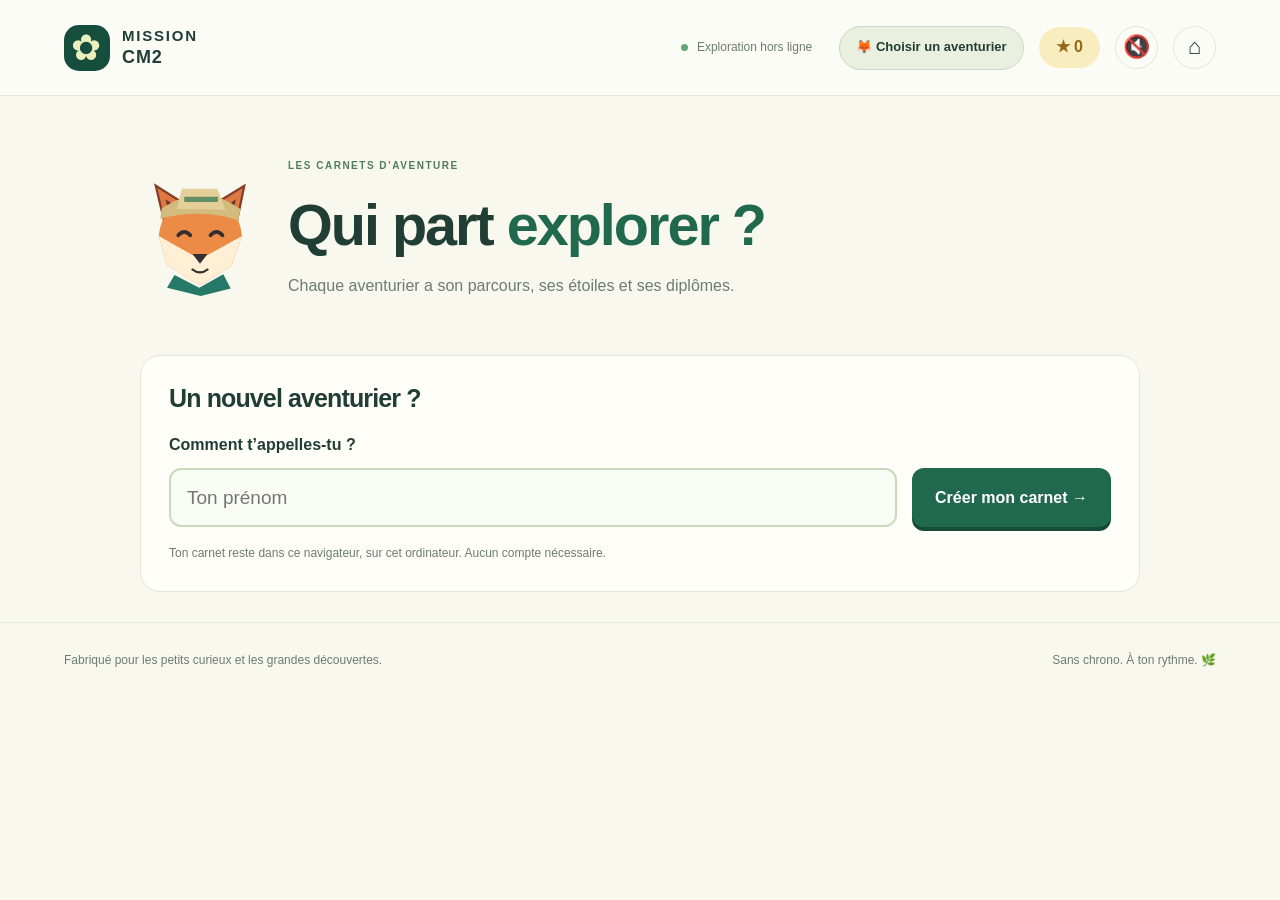
==== index.html @ b070a27d "Add files via upload" ====
<!doctype html>
<html lang="fr">
<head>
<meta charset="UTF-8"><meta name="viewport" content="width=device-width,initial-scale=1">
<meta name="theme-color" content="#145747"><meta name="description" content="Français, maths, histoire, sciences et tous les univers du CM2 : missions, profils, révisions et diplômes, sans connexion.">
<title>Mission CM2 · L'aventure des savoirs</title>
<link rel="stylesheet" href="style.css"><script defer src="questions.js"></script><script defer src="curriculum.js"></script><script defer src="script.js"></script>
</head>
<body>
<header class="topbar"><button class="brand" data-action="home" aria-label="Mission CM2, accueil"><span class="brand-icon">✿</span><span>MISSION<span class="brand-sub">CM2</span></span></button><div class="header-right"><span class="offline"><i></i> Exploration hors ligne</span><button class="profile-button" id="profile-button" data-action="profiles">🦊 Choisir un aventurier</button><span class="star-counter" id="star-counter">★ 0</span><button id="sound" class="icon-button" aria-label="Activer les sons" title="Activer les sons">🔇</button><button class="icon-button" data-action="home" aria-label="Retour à l'accueil" title="Accueil">⌂</button></div></header>
<main id="app" tabindex="-1"></main>
<footer>Fabriqué pour les petits curieux et les grandes découvertes. <span>Sans chrono. À ton rythme. 🌿</span></footer>
<div id="toast" role="status" aria-live="polite"></div><div id="confetti" aria-hidden="true"></div>
<dialog id="reset-dialog"><h2>Une nouvelle expédition ?</h2><p id="reset-description">Seul le parcours de cet aventurier sera effacé. Les autres profils seront conservés.</p><div class="button-row"><button class="secondary" id="cancel-reset">Garder mon aventure</button><button class="danger" id="confirm-reset">Recommencer mon parcours</button></div></dialog>
</body></html>
---- style.css ----
/* Identité : carnet de terrain, verts profonds et lumière dorée. Aucune police distante. */
:root {
  --ink:#203e34;
  --muted:#6d7c70;
  --green:#20694e;
  --deep:#164e3e;
  --paper:#f8f8ef;
  --line:#e1e7d9;
  --gold:#efbc45;
  --white:#fff;
  --shadow:0 12px 35px #254c3010;
}
* {
  box-sizing:border-box;
}
body {
  margin:0;
  background:var(--paper);
  color:var(--ink);
  font-family:'Trebuchet MS',Arial,sans-serif;
  font-size:16px;
  line-height:1.55;
}
button,input,select,textarea {
  font:inherit;
}
button {
  cursor:pointer;
  touch-action:manipulation;
}
button:disabled {
  cursor:default;
  opacity:.55;
}
button,select,textarea,input {
  -webkit-tap-highlight-color:transparent;
}
button {
  color:inherit;
}
button:focus-visible,a:focus-visible,summary:focus-visible,input:focus-visible,textarea:focus-visible,select:focus-visible {
  outline:3px solid #d28b1f;
  outline-offset:4px;
}
button {
  transition:transform .18s,background .18s,box-shadow .18s;
}
button:not(:disabled):active {
  transform:translateY(2px);
}
button:not(:disabled):hover {
  filter:brightness(.98);
}
h1,h2,h3,p {
  margin-top:0;
}
h1,h2,h3 {
  line-height:1.17;
  letter-spacing:-.035em;
}
h1 {
  font-size:clamp(2.3rem,4.8vw,4.5rem);
  font-weight:800;
}
h2 {
  font-size:1.9rem;
}
h3 {
  font-size:1.2rem;
}
em {
  font-style:normal;
  color:var(--green);
}
.topbar {
  height:96px;
  border-bottom:1px solid var(--line);
  display:flex;
  align-items:center;
  justify-content:space-between;
  padding:0 max(5%,calc((100vw - 1320px)/2));
  background:#fcfcf6;
  gap:15px;
}
.brand {
  display:flex;
  align-items:center;
  gap:12px;
  border:0;
  background:none;
  text-align:left;
  font-weight:900;
  font-size:15px;
  line-height:1.3;
  letter-spacing:.12em;
  padding:0;
}
.brand-sub {
  display:block;
  font-size:18px;
  letter-spacing:.05em;
}
.brand-icon {
  width:46px;
  height:46px;
  display:grid;
  place-items:center;
  background:var(--deep);
  color:#e9efbd;
  border-radius:15px;
  font-size:36px;
  font-weight:400;
}
.header-right {
  display:flex;
  align-items:center;
  gap:15px;
}
.offline {
  font-size:12px;
  color:var(--muted);
  margin-right:12px;
}
.offline i,.eyebrow>span {
  display:inline-block;
  width:7px;
  height:7px;
  border-radius:50%;
  background:#64a579;
  margin-right:6px;
}
.star-counter {
  border-radius:24px;
  background:#f9edbf;
  padding:8px 17px;
  font-weight:800;
  color:#936a18;
  white-space:nowrap;
}
.icon-button {
  background:transparent;
  border:1px solid var(--line);
  border-radius:50%;
  height:43px;
  min-width:43px;
  font-size:22px;
  display:inline-grid;
  place-items:center;
}
.icon-button:hover {
  background:#eaf0e2;
}
main {
  max-width:1320px;
  margin:auto;
  padding:42px 5% 0;
  outline:none;
}
footer {
  max-width:1320px;
  margin:30px auto 0;
  padding:28px 5%;
  border-top:1px solid var(--line);
  font-size:12px;
  color:var(--muted);
  display:flex;
  justify-content:space-between;
  gap:15px;
}
.hero {
  display:grid;
  grid-template-columns:1fr 1fr;
  gap:25px;
  align-items:center;
  padding:15px 0 36px;
}
.hero-copy {
  position:relative;
  z-index:1;
}
.eyebrow {
  font-size:10px;
  letter-spacing:.15em;
  font-weight:800;
  color:#527c62;
  display:block;
  margin-bottom:18px;
}
.hero h1 {
  margin:0 0 21px;
  letter-spacing:-.06em;
  line-height:1.06;
}
.hero p {
  font-size:16px;
  color:#63776a;
  line-height:1.75;
  margin-bottom:25px;
}
.primary,.secondary,.danger {
  display:inline-flex;
  align-items:center;
  justify-content:center;
  gap:12px;
  min-height:50px;
  border-radius:12px;
  padding:13px 22px;
  font-weight:700;
  border:1px solid transparent;
  line-height:1.35;
}
.primary {
  background:var(--green);
  color:#fff;
  box-shadow:0 4px 0 #154b39;
}
.primary:hover {
  background:#2b795b;
  box-shadow:0 6px 0 #154b39;
  transform:translateY(-2px);
}
.primary.start {
  background:#eec24d;
  color:#2b482c;
  box-shadow:0 4px 0 #d5aa34;
  font-size:15px;
  padding:17px 24px;
}
.secondary {
  background:#fff;
  border-color:#ccd9c7;
  color:var(--green);
}
.danger {
  background:#af492f;
  color:#fff;
}
.hero-caption {
  margin-top:19px;
  font-size:10px;
  color:#788272;
}
.hero-caption span {
  padding:0 7px;
  color:#9aaf92;
}
.hero-art {
  position:relative;
  transform:rotate(-2deg);
  margin-right:-10px;
}
.landscape {
  width:100%;
  border-radius:46% 46% 20% 22%;
  display:block;
  filter:drop-shadow(0 14px 12px #43734c10);
}
.art-tag {
  position:absolute;
  bottom:6%;
  left:30%;
  font-size:11px;
  background:#fffdf1;
  border-radius:8px;
  padding:9px 14px;
  box-shadow:var(--shadow);
  transform:rotate(2deg);
  font-weight:bold;
}
.map-marker {
  position:absolute;
  border-radius:50% 50% 50% 0;
  background:#fffef6;
  box-shadow:0 5px 10px #2c6b4a20;
  font-size:23px;
  transform:rotate(-43deg);
  width:48px;
  height:48px;
  display:grid;
  place-items:center;
}
.marker-one {
  top:37%;
  left:26%;
}
.marker-two {
  top:54%;
  right:19%;
}
.progress-card {
  padding:25px 28px;
  display:flex;
  align-items:center;
  gap:28px;
  background:#fffef8;
  border:1px solid #dce4d5;
  border-radius:18px;
  box-shadow:0 5px 0 #e7ecd9;
}
.progress-label {
  display:flex;
  align-items:center;
  gap:12px;
  flex:1.3;
}
.progress-label strong {
  display:block;
  font-size:14px;
}
.progress-label span:not(.compass) {
  font-size:10px;
  color:var(--muted);
  display:block;
  margin-top:4px;
}
.compass {
  font-size:33px;
  color:#7c9a63;
  background:#f0f4e6;
  border-radius:14px;
  width:48px;
  height:48px;
  text-align:center;
}
.progress-meter {
  flex:1;
  min-width:100px;
}
.meter-top {
  display:flex;
  justify-content:space-between;
  font-size:11px;
  margin-bottom:8px;
}
.meter-top span {
  color:var(--muted);
}
progress {
  display:block;
  width:100%;
  height:7px;
  border:0;
  border-radius:8px;
  overflow:hidden;
  appearance:none;
  background:#e8eddf;
  color:#77a15f;
}
progress::-webkit-progress-bar {
  background:#e8eddf;
  border-radius:8px;
}
progress::-webkit-progress-value {
  background:#77a15f;
  border-radius:8px;
}
progress::-moz-progress-bar {
  background:#77a15f;
  border-radius:8px;
}
.stat {
  padding-left:28px;
  border-left:1px solid var(--line);
  white-space:nowrap;
}
.stat strong {
  display:block;
  font-size:24px;
}
.stat:first-of-type strong {
  color:#b78422;
}
.stat small {
  font-size:14px;
  font-weight:400;
  color:var(--muted);
}
.stat span {
  font-size:10px;
  color:var(--muted);
}
.missions-section {
  padding-top:49px;
}
.section-head {
  display:flex;
  align-items:center;
  justify-content:space-between;
  gap:20px;
  margin-bottom:24px;
}
.section-head h2 {
  font-size:26px;
  margin:0;
}
.section-head .eyebrow {
  margin-bottom:10px;
}
.pill {
  border-radius:20px;
  background:#eaf0df;
  border:1px solid #dce6cc;
  padding:7px 12px;
  font-size:10px;
  font-weight:600;
  white-space:nowrap;
  color:#59734c;
}
.mission-grid {
  display:grid;
  grid-template-columns:repeat(5,1fr);
  gap:14px;
}
.mission-card {
  padding:16px 15px 19px;
  border:1px solid #e0e6d7;
  background:#fffef8;
  border-radius:17px;
  text-align:left;
  box-shadow:0 4px 0 #e7ebdc;
  position:relative;
  overflow:hidden;
  min-width:0;
  display:flex;
  flex-direction:column;
}
.mission-card:hover {
  transform:translateY(-5px);
  box-shadow:0 12px 20px #355b3015;
}
.card-top {
  display:flex;
  justify-content:space-between;
  align-items:center;
  color:var(--accent);
  font-size:17px;
}
.mission-number {
  font-size:9px;
  font-weight:bold;
  letter-spacing:.1em;
}
.mission-illustration {
  position:relative;
  height:110px;
  display:grid;
  place-items:center;
  font-size:60px;
  margin:13px 0 18px;
  border-radius:12px;
  background:radial-gradient(ellipse at 50% 75%,#c7debc 0 20%,transparent 21%),linear-gradient(160deg,#eef4e2,#dfebd4);
  text-shadow:0 7px 3px #416f2920;
}
.mission-1 .mission-illustration {
  background:radial-gradient(ellipse at 50% 75%,#e5ceb1 0 20%,transparent 21%),linear-gradient(160deg,#faf1db,#f0e0c9);
}
.mission-2 .mission-illustration {
  background:radial-gradient(ellipse at 50% 75%,#96c7ba 0 20%,transparent 21%),linear-gradient(160deg,#e5f2ec,#c3e0d9);
}
.mission-3 .mission-illustration {
  background:radial-gradient(ellipse at 50% 75%,#c7c5db 0 20%,transparent 21%),linear-gradient(160deg,#f0edf4,#e0dfed);
}
.mission-4 .mission-illustration {
  background:radial-gradient(ellipse at 50% 75%,#e8d69b 0 20%,transparent 21%),linear-gradient(160deg,#fbf3d9,#efe3b9);
}
.decor-leaf {
  position:absolute;
  right:13%;
  top:13%;
  font-size:21px;
  color:var(--accent);
  opacity:.6;
}
.mission-place {
  font-size:9px;
  color:#7d8974;
  line-height:1.4;
  margin-bottom:8px;
}
.mission-card h3 {
  font-size:17px;
  line-height:1.25;
  min-height:43px;
  margin-bottom:20px;
}
.card-bottom {
  font-size:9px;
  display:flex;
  justify-content:space-between;
  gap:5px;
  color:var(--accent);
  font-weight:bold;
  margin-top:auto;
  margin-bottom:11px;
}
.mission-card progress {
  height:4px;
}
.bottom-grid {
  display:grid;
  grid-template-columns:1.55fr 1fr;
  gap:18px;
  margin-top:25px;
}
.challenge-card,.review-card {
  border-radius:16px;
  text-align:left;
  display:flex;
  align-items:center;
  gap:20px;
  padding:24px;
  border:1px solid transparent;
}
.challenge-card {
  background:var(--deep);
  color:#fff;
  position:relative;
  overflow:hidden;
}
.challenge-card:after {
  content:'';
  width:150px;
  height:150px;
  border:1px solid #ffffff12;
  border-radius:50%;
  position:absolute;
  right:-30px;
  bottom:-80px;
}
.challenge-card .eyebrow {
  color:#b7ceb5;
  font-size:8px;
  margin-bottom:7px;
}
.challenge-card h2 {
  font-size:20px;
  margin-bottom:7px;
}
.challenge-card p {
  font-size:11px;
  color:#c3d7c7;
  margin:0;
}
.challenge-icon {
  font-size:46px;
  filter:drop-shadow(0 5px 0 #102e3120);
}
.round-arrow {
  margin-left:auto;
  background:#ffffff14;
  border-radius:50%;
  width:35px;
  height:35px;
  display:grid;
  place-items:center;
  font-size:24px;
  flex-shrink:0;
}
.review-card {
  background:#edeedf;
  border-color:#dfe3cf;
}
.review-card>span {
  font-size:35px;
}
.review-card h3 {
  font-size:17px;
  margin:0 0 8px;
}
.review-card p {
  font-size:11px;
  color:var(--muted);
  margin:0;
}
.review-card b {
  margin-left:auto;
}
.fox-note {
  display:flex;
  align-items:center;
  gap:20px;
  margin-top:29px;
  padding:0 12px;
}
.fox {
  width:76px;
  height:76px;
  flex-shrink:0;
}
.fox-note p {
  margin:0;
  font-size:12px;
  color:var(--muted);
  line-height:1.8;
}
.fox-note strong {
  color:#476448;
  font-size:13px;
}
.signature {
  margin-left:auto;
  font-size:10px;
  color:#7c8e74;
}
.home-tools {
  display:flex;
  justify-content:center;
  gap:15px;
  margin-top:23px;
}
.text-button {
  border:0;
  background:none;
  padding:10px 4px;
  font-size:12px;
  color:#597558;
  min-height:44px;
  text-decoration:none;
}
.text-button:hover {
  text-decoration:underline;
}
.game-shell {
  max-width:950px;
  margin:auto;
}
.game-heading {
  display:flex;
  justify-content:space-between;
  align-items:center;
  margin-bottom:20px;
}
.game-progress {
  display:flex;
  justify-content:space-between;
  flex-wrap:wrap;
  font-size:13px;
  gap:12px;
  margin-bottom:28px;
}
.game-progress progress {
  width:100%;
  height:8px;
}
.game-progress>b {
  color:var(--green);
}
.question-card {
  background:#fffef9;
  border:1px solid var(--line);
  border-radius:25px;
  padding:35px;
  box-shadow:var(--shadow);
}
.question-meta {
  display:flex;
  justify-content:space-between;
  gap:15px;
  align-items:center;
  margin-bottom:13px;
}
.question-meta .eyebrow {
  margin:0;
}
.difficulty {
  font-size:11px;
  color:#8a8d6d;
}
.question-card h1 {
  font-size:clamp(1.5rem,3vw,2.1rem);
  line-height:1.3;
  margin-bottom:27px;
  letter-spacing:-.03em;
}
.choices {
  display:grid;
  grid-template-columns:1fr 1fr;
  gap:13px;
}
.choice {
  border:2px solid #e4e8d9;
  background:#fff;
  border-radius:14px;
  display:flex;
  align-items:center;
  gap:14px;
  padding:17px;
  text-align:left;
  min-height:80px;
  font-size:15px;
}
.choice-key {
  display:grid;
  place-items:center;
  background:#f1f3e9;
  border-radius:9px;
  min-width:32px;
  height:32px;
  font-weight:bold;
  color:#6a8161;
}
.choice-check {
  margin-left:auto;
  font-weight:bold;
  color:var(--green);
}
.choice.chosen {
  border-color:#3e8c65;
  background:#edf7e9;
  box-shadow:0 0 0 1px #3e8c65;
}
.choice.chosen .choice-key {
  background:#387d58;
  color:white;
}
.image-choices .choice {
  min-height:110px;
  font-size:18px;
}
.exercise-actions {
  display:flex;
  align-items:center;
  justify-content:space-between;
  margin-top:29px;
  border-top:1px solid var(--line);
  padding-top:22px;
  gap:15px;
}
.instructions {
  font-size:13px;
  color:#647a68;
  line-height:1.6;
  margin-bottom:18px;
}
.hint {
  padding:14px 18px;
  background:#fff5cf;
  border-radius:12px;
  font-size:14px;
  margin:15px 0 0;
}
.guide-line {
  display:flex;
  align-items:center;
  gap:16px;
  margin-top:20px;
  font-size:13px;
}
.guide-line .fox {
  width:57px;
  height:57px;
}
.guide-line p {
  margin:0;
  color:#658267;
  max-width:470px;
}
.guide-line>span {
  margin-left:auto;
  font-size:11px;
  color:#8c7c3c;
}
.card-bank {
  display:flex;
  flex-wrap:wrap;
  gap:10px;
  padding:20px;
  border:1px dashed #bacdab;
  border-radius:14px;
  background:#f3f6ea;
  margin-bottom:20px;
  min-height:85px;
}
.card-bank>span {
  font-size:13px;
  color:var(--muted);
}
.animal-card {
  background:#fff;
  border:2px solid #dce5d1;
  border-radius:11px;
  padding:12px 15px;
  font-weight:bold;
  font-size:14px;
  min-height:49px;
  box-shadow:0 3px 0 #e3e8d9;
  position:relative;
}
.animal-card[draggable=true] {
  cursor:grab;
}
.animal-card.selected {
  border-color:#b58019;
  background:#fff3c3;
  box-shadow:0 0 0 3px #f4d766;
}
.drop-grid {
  display:grid;
  grid-template-columns:repeat(auto-fit,minmax(175px,1fr));
  gap:13px;
}
.drop-zone {
  border:2px dashed #ccd9c3;
  border-radius:13px;
  min-height:125px;
  background:#fafcf6;
  padding:8px;
}
.drop-target {
  display:flex;
  justify-content:space-between;
  align-items:center;
  width:100%;
  background:#eaf0e0;
  border:0;
  border-radius:7px;
  padding:10px;
  min-height:48px;
  font-size:12px;
  text-align:left;
  gap:10px;
}
.drop-target>span {
  font-size:20px;
  color:#7d9c6b;
}
.placed {
  display:flex;
  flex-wrap:wrap;
  gap:8px;
  padding:10px 0 0;
}
.placed .animal-card {
  font-size:12px;
  padding:9px;
}
.drag-over {
  background:#e4f1d9;
  border-color:#387d58;
}
.nested-wrap {
  border:3px solid #84a5b1;
  border-radius:16px;
  background:#eef7f5;
  padding:18px;
}
.nested-title {
  font-size:12px;
  letter-spacing:.04em;
  font-weight:bold;
  margin-bottom:15px;
  color:#377986;
}
.nested-wrap .drop-zone {
  background:#fffcf0;
  border-color:#dab96d;
}
.order-list {
  max-width:650px;
  margin:auto;
}
.order-row {
  display:flex;
  align-items:center;
  gap:12px;
  background:#f5f7ee;
  border:1px solid #dbe4d0;
  border-radius:12px;
  padding:12px;
  cursor:grab;
}
.order-number {
  width:32px;
  height:32px;
  background:#dce7cd;
  border-radius:50%;
  display:grid;
  place-items:center;
  flex-shrink:0;
  font-weight:bold;
}
.order-name {
  flex:1;
  font-weight:bold;
  font-size:15px;
}
.order-row .icon-button {
  background:white;
  font-size:18px;
  min-width:38px;
  height:38px;
}
.chain-arrow {
  text-align:center;
  font-size:22px;
  color:#70a071;
  height:30px;
  line-height:30px;
}
.word-bank {
  display:flex;
  flex-wrap:wrap;
  gap:9px;
  align-items:center;
  background:#edf2e2;
  padding:14px;
  border-radius:12px;
  font-size:12px;
}
.word-bank span {
  background:white;
  border-radius:6px;
  padding:5px 12px;
  font-weight:bold;
  color:var(--green);
}
.blank-sentence {
  font-size:19px;
  line-height:3;
  margin-top:22px;
}
.blank-sentence select {
  max-width:100%;
  margin:0 6px;
  padding:8px 12px;
  border:2px solid #b6cc9c;
  border-radius:9px;
  background:#fff;
  color:#236247;
  font-size:16px;
}
.free-label {
  display:block;
  font-size:14px;
  margin-bottom:10px;
  font-weight:bold;
}
textarea {
  width:100%;
  resize:vertical;
  border:2px solid #d6e1cc;
  border-radius:14px;
  padding:16px;
  color:var(--ink);
  background:#fcfdf7;
  font-size:16px;
  line-height:1.6;
}
.feedback {
  margin-top:25px;
  padding:23px;
  border-radius:15px;
  animation:arrive .3s ease;
}
.feedback h3 {
  font-size:20px;
  margin-bottom:10px;
  line-height:1.3;
}
.feedback p {
  font-size:15px;
  margin-bottom:14px;
}
.feedback .button-row {
  justify-content:flex-start;
  margin-top:18px;
}
.success {
  background:#e8f3df;
  border:1px solid #b9d3a7;
}
.retry,.model {
  background:#fcf2d4;
  border:1px solid #e7d195;
}
.gentle {
  font-size:12px!important;
  color:#7b7047;
}
.button-row {
  display:flex;
  gap:12px;
  flex-wrap:wrap;
  justify-content:center;
}
.pond-scene {
  height:380px;
  border:1px solid #c2dac5;
  border-radius:24px;
  position:relative;
  overflow:hidden;
  background:radial-gradient(ellipse at 52% 80%,#73bbba 0 53%,transparent 54%),linear-gradient(#cfe9e0 0 25%,#99b677 26% 70%,#629574);
}
.pond-sun {
  position:absolute;
  left:12%;
  top:6%;
  font-size:40px;
}
.pond-reeds {
  position:absolute;
  left:0;
  top:40%;
  font-size:80px;
}
.pond-lily {
  position:absolute;
  left:43%;
  top:50%;
  font-size:35px;
}
.pond-creature {
  position:absolute;
  transform:translate(-50%,-50%);
  background:#fffdf4e6;
  border:2px solid #fff;
  border-radius:12px;
  padding:7px 10px;
  display:flex;
  flex-direction:column;
  align-items:center;
  min-height:60px;
  box-shadow:0 4px 0 #366b5220;
  max-width:135px;
}
.pond-creature:hover {
  transform:translate(-50%,-54%);
}
.pond-creature:active {
  transform:translate(-50%,-50%)!important;
}
.pond-creature>span {
  font-size:30px;
}
.pond-creature>b {
  font-size:10px;
  line-height:1.3;
}
.pond-creature.seen {
  border-color:#26765e;
  background:#f2ffdf;
}
.pond-fact {
  padding:18px;
  background:#e8f4eb;
  border-radius:12px;
  margin:16px 0;
  font-size:14px;
  min-height:85px;
}
.link-workspace {
  position:relative;
  background:#eef4e7;
  border-radius:20px;
  border:1px solid #dbe7ce;
  min-height:300px;
}
.link-svg {
  position:absolute;
  inset:0;
  width:100%;
  height:100%;
  pointer-events:none;
}
.link-nodes {
  display:grid;
  grid-template-columns:repeat(3,1fr);
  gap:85px 40px;
  padding:30px 20px;
}
.link-nodes .animal-card {
  z-index:1;
  width:fit-content;
  justify-self:center;
}
.relations {
  display:flex;
  flex-wrap:wrap;
  gap:8px;
  margin-top:18px;
  font-size:13px;
  color:var(--muted);
  min-height:30px;
}
.relation {
  font-size:12px;
  background:#fff;
  border:1px solid #cbdcc0;
  border-radius:9px;
  padding:9px;
}
.relation span {
  margin-left:5px;
  color:#a05a3d;
}
.restoration {
  height:260px;
  background:linear-gradient(#cdd3cb 50%,#acaa8b 51%);
  border-radius:20px;
  margin-bottom:20px;
  position:relative;
  overflow:hidden;
  transition:background .5s;
}
.restoration.level-1 {
  background:linear-gradient(#cde0d7 50%,#a0af81 51%);
}
.restoration.level-2 {
  background:linear-gradient(#c4e1d4 50%,#85ad72 51%);
}
.restoration.level-3,.restoration.level-4 {
  background:linear-gradient(#c8e9e0 50%,#8cbc78 51%);
}
.restore-sky {
  position:absolute;
  top:10px;
  left:15%;
  font-size:50px;
}
.restore-trees {
  position:absolute;
  top:40px;
  right:8%;
  font-size:60px;
}
.restore-river {
  position:absolute;
  bottom:42px;
  left:10%;
  width:80%;
  text-align:center;
  background:#98c3c1;
  border-radius:50%;
  font-size:30px;
  height:65px;
}
.restore-meadow {
  position:absolute;
  bottom:40px;
  left:5%;
  font-size:35px;
}
.restore-label {
  position:absolute;
  bottom:0;
  background:#fff9;
  width:100%;
  text-align:center;
  font-size:12px;
  padding:9px;
}
.result-card {
  text-align:center;
  max-width:850px;
  margin:auto;
  background:#fffef8;
  border:1px solid var(--line);
  border-radius:25px;
  padding:40px;
}
.result-icon {
  font-size:75px;
  display:block;
  line-height:1.4;
  margin-bottom:15px;
}
.result-card h1 {
  font-size:42px;
}
.result-card p {
  color:#62775f;
}
.badge-earned {
  display:inline-block;
  background:#f8e9b3;
  border:1px solid #e8ca6d;
  padding:15px 24px;
  border-radius:15px;
  font-size:18px;
  font-weight:bold;
  margin-bottom:22px;
}
.result-stats {
  display:grid;
  grid-template-columns:repeat(3,1fr);
  gap:20px;
  margin:20px 0 30px;
}
.result-stats strong {
  display:block;
  font-size:32px;
  color:var(--green);
}
.result-stats span {
  font-size:12px;
  color:var(--muted);
}
.notion-summary {
  text-align:left;
  border-top:1px solid var(--line);
  margin-top:30px;
  padding-top:25px;
}
.notion-summary p {
  font-size:13px;
  margin-bottom:10px;
}
.review-page>h1 {
  margin-bottom:20px;
}
.review-page>.eyebrow {
  margin-top:24px;
}
.review-grid {
  display:grid;
  grid-template-columns:repeat(2,1fr);
  gap:20px;
  margin-top:35px;
}
.review-topic {
  background:#fffef9;
  border:1px solid var(--line);
  border-radius:20px;
  padding:25px;
}
.review-topic>span {
  font-size:35px;
}
.review-topic h2 {
  font-size:23px;
  margin-top:10px;
}
.review-topic>p {
  font-size:13px;
}
.review-topic h3 {
  font-size:15px;
  margin-top:22px;
}
.review-topic .small-notion {
  font-size:12px;
  color:#6b7f65;
}
.review-topic .secondary {
  margin-top:15px;
  font-size:12px;
}
details {
  font-size:13px;
  border-top:1px solid var(--line);
  padding-top:15px;
  margin-top:15px;
}
summary {
  cursor:pointer;
  min-height:35px;
  font-weight:bold;
}
.diploma-tools {
  display:flex;
  justify-content:space-between;
  margin-bottom:22px;
}
.diploma {
  max-width:950px;
  margin:auto;
  background:#fffef5;
  border:12px double #397752;
  padding:35px;
  text-align:center;
  box-shadow:var(--shadow);
  position:relative;
}
.diploma-leaves {
  font-size:35px;
  letter-spacing:15px;
  margin-bottom:12px;
}
.diploma h1 {
  font-family:Georgia,serif;
  font-size:40px;
  margin-bottom:25px;
}
.diploma h2 {
  font-size:32px;
  color:var(--green);
  font-family:Georgia,serif;
}
.diploma p {
  font-size:15px;
  color:#6f8169;
  line-height:1.9;
}
.diploma input {
  display:block;
  border:0;
  border-bottom:1px solid #a7b99a;
  background:transparent;
  text-align:center;
  color:#31573e;
  font-family:Georgia,serif;
  font-size:30px;
  width:80%;
  margin:0 auto 20px;
  max-width:500px;
  border-radius:0;
}
.diploma-seal {
  font-size:65px;
}
.diploma-motto {
  letter-spacing:.12em;
  font-size:12px!important;
}
.diploma-sign {
  display:flex;
  justify-content:space-between;
  font-size:12px;
  color:#6e8563;
  margin-top:30px;
}
.print-note {
  text-align:center;
  color:var(--muted);
  font-size:12px;
  margin:20px;
}
.sr-only {
  position:absolute;
  width:1px;
  height:1px;
  padding:0;
  margin:-1px;
  overflow:hidden;
  clip:rect(0,0,0,0);
  white-space:nowrap;
  border:0;
}
#toast {
  position:fixed;
  bottom:25px;
  left:50%;
  transform:translate(-50%,20px);
  background:#214c3e;
  color:white;
  padding:13px 23px;
  border-radius:13px;
  box-shadow:0 5px 25px #163e3433;
  max-width:90vw;
  width:max-content;
  z-index:50;
  font-size:14px;
  opacity:0;
  pointer-events:none;
  transition:opacity .2s,transform .2s;
}
#toast.visible {
  opacity:1;
  transform:translate(-50%,0);
}
#confetti {
  position:fixed;
  inset:0;
  pointer-events:none;
  z-index:30;
  overflow:hidden;
}
#confetti i {
  position:absolute;
  left:var(--x);
  top:-20px;
  width:9px;
  height:16px;
  animation:fall 1.7s var(--d) ease-in forwards;
  transform:rotate(var(--r));
}
dialog {
  border:1px solid var(--line);
  border-radius:20px;
  max-width:500px;
  padding:30px;
  background:var(--paper);
  color:var(--ink);
  width:90%;
}
dialog::backdrop {
  background:#173f3577;
  backdrop-filter:blur(4px);
}
dialog h2 {
  font-size:26px;
}
.storage-warning {
  background:#fff1ce;
  padding:15px;
  border-radius:12px;
  font-size:13px;
}
@keyframes fall {
  to {
    top:105%;
    transform:rotate(calc(var(--r) + 600deg));
  }
}
@keyframes arrive {
  from {
    opacity:0;
    transform:translateY(10px);
  }
  to {
    opacity:1;
    transform:translateY(0);
  }
}
@media(min-width:1450px) {
  main {
    padding-right:0;
    padding-left:0;
  }
  .topbar {
    padding-left:calc((100vw - 1320px)/2);
    padding-right:calc((100vw - 1320px)/2);
  }
}
@media(max-width:1050px) {
  .mission-grid {
    gap:10px;
  }
  .mission-card {
    padding:13px 11px;
  }
  .mission-card h3 {
    font-size:15px;
  }
  .mission-place {
    font-size:8px;
  }
  .progress-card {
    gap:20px;
    padding:20px;
  }
  .progress-label {
    flex:1;
  }
  .stat {
    padding-left:20px;
  }
  .progress-label strong {
    font-size:12px;
  }
  .compass {
    display:none;
  }
  .section-head .pill {
    font-size:9px;
  }
  .hero h1 {
    font-size:56px;
  }
  .hero-caption {
    font-size:9px;
  }
  .hero-caption span {
    padding:0 3px;
  }
  .bottom-grid {
    grid-template-columns:1.4fr 1fr;
  }
  .challenge-card,.review-card {
    padding:20px;
    gap:12px;
  }
  .challenge-card h2 {
    font-size:18px;
  }
  .review-card h3 {
    font-size:15px;
  }
}
@media(max-width:760px) {
  .topbar {
    height:78px;
    padding:0 5%;
  }
  .offline {
    display:none;
  }
  .header-right {
    gap:8px;
  }
  .brand {
    font-size:10px;
    gap:8px;
  }
  .brand-sub {
    font-size:12px;
  }
  .brand-icon {
    width:36px;
    height:36px;
    border-radius:11px;
    font-size:28px;
  }
  .star-counter {
    font-size:13px;
    padding:6px 11px;
  }
  .icon-button {
    height:38px;
    min-width:38px;
    font-size:20px;
  }
  main {
    padding-top:25px;
  }
  .hero {
    gap:0;
    padding-bottom:30px;
  }
  .hero h1 {
    font-size:43px;
  }
  .hero .eyebrow {
    font-size:8px;
  }
  .hero p {
    font-size:12px;
    line-height:1.7;
  }
  .hero .start {
    font-size:11px;
    padding:14px;
    min-height:48px;
  }
  .hero-caption {
    font-size:8px;
    line-height:1.8;
    max-width:210px;
  }
  .hero-art {
    margin-right:-15px;
    margin-left:-10px;
  }
  .art-tag {
    font-size:8px;
    padding:7px;
    left:20%;
  }
  .map-marker {
    width:32px;
    height:32px;
    font-size:17px;
  }
  .progress-card {
    flex-wrap:wrap;
    padding:18px;
    gap:15px;
  }
  .progress-label {
    flex:1 1 55%;
  }
  .progress-meter {
    flex:1 1 25%;
  }
  .stat {
    border:0;
    padding:0;
    flex:1;
  }
  .stat strong {
    font-size:21px;
    display:inline;
    margin-right:8px;
  }
  .stat span {
    font-size:10px;
  }
  .section-head {
    align-items:flex-start;
  }
  .section-head h2 {
    font-size:23px;
  }
  .section-head .pill {
    display:none;
  }
  .mission-grid {
    grid-template-columns:repeat(3,1fr);
    gap:14px;
  }
  .mission-card {
    padding:14px;
  }
  .mission-card h3 {
    font-size:17px;
    min-height:43px;
  }
  .mission-place {
    font-size:9px;
  }
  .mission-illustration {
    height:95px;
    margin-top:10px;
  }
  .bottom-grid {
    grid-template-columns:1fr;
  }
  .challenge-card,.review-card {
    padding:23px;
  }
  .signature {
    display:none;
  }
  .home-tools {
    flex-wrap:wrap;
  }
  .review-grid {
    grid-template-columns:1fr;
  }
  .question-card {
    padding:25px;
  }
  .guide-line>span {
    display:none;
  }
  .drop-grid {
    grid-template-columns:repeat(2,1fr);
  }
  .link-nodes {
    gap:80px 15px;
    padding:25px 10px;
  }
  .link-nodes .animal-card {
    font-size:12px;
    padding:10px;
  }
  .result-card {
    padding:28px;
  }
  .result-card h1 {
    font-size:34px;
  }
  .diploma {
    padding:25px 15px;
  }
  .diploma h1 {
    font-size:30px;
  }
  .diploma h2 {
    font-size:26px;
  }
  .diploma-sign {
    gap:20px;
  }
  footer {
    font-size:10px;
    flex-direction:column;
    gap:5px;
  }
  .guide-line .fox {
    width:48px;
    height:48px;
  }
  .guide-line p {
    font-size:12px;
  }
}
@media(max-width:480px) {
  .hero {
    grid-template-columns:1fr;
    position:relative;
    padding-top:7px;
  }
  .hero-copy {
    padding-bottom:0;
  }
  .hero h1 {
    font-size:54px;
    max-width:100%;
    margin-bottom:16px;
  }
  .hero p {
    font-size:14px;
  }
  .hero .eyebrow {
    font-size:9px;
  }
  .hero .start {
    font-size:14px;
  }
  .hero-art {
    margin:15px 0 0;
    width:100%;
    height:210px;
    overflow:hidden;
    transform:rotate(0);
  }
  .landscape {
    height:260px;
    position:relative;
    top:-35px;
    object-fit:cover;
    border-radius:35% 35% 18% 18%;
  }
  .hero-caption {
    max-width:none;
    font-size:9px;
  }
  .art-tag {
    font-size:10px;
    left:35%;
    bottom:3%;
  }
  .marker-one {
    top:22%;
    left:23%;
  }
  .marker-two {
    top:40%;
    right:20%;
  }
  .progress-label strong {
    font-size:12px;
  }
  .progress-label span:not(.compass) {
    font-size:9px;
  }
  .progress-label {
    flex-basis:60%;
  }
  .stat strong {
    display:block;
  }
  .stat {
    margin-top:4px;
  }
  .mission-grid {
    grid-template-columns:repeat(2,1fr);
  }
  .mission-card:last-child {
    grid-column:1/-1;
    display:grid;
    grid-template-columns:90px 1fr;
    gap:0 15px;
  }
  .mission-card:last-child .card-top {
    grid-column:1/-1;
  }
  .mission-card:last-child .mission-illustration {
    grid-column:1;
    grid-row:2/6;
    margin:12px 0 4px;
    height:100px;
  }
  .mission-card:last-child .mission-place {
    margin-top:15px;
  }
  .mission-card:last-child h3 {
    min-height:0;
    margin-bottom:12px;
  }
  .mission-card:last-child progress {
    grid-column:2;
  }
  .mission-card:last-child .card-bottom {
    margin-bottom:8px;
  }
  .mission-card h3 {
    font-size:18px;
  }
  .mission-illustration {
    height:104px;
  }
  .section-head h2 {
    font-size:24px;
  }
  .section-head .eyebrow {
    font-size:9px;
  }
  .challenge-icon {
    font-size:35px;
  }
  .challenge-card {
    padding:20px 16px;
  }
  .challenge-card h2 {
    font-size:18px;
  }
  .challenge-card .eyebrow {
    font-size:7px;
  }
  .challenge-card p {
    font-size:10px;
  }
  .fox-note {
    gap:12px;
    padding:0;
  }
  .fox-note .fox {
    width:64px;
    height:64px;
  }
  .fox-note p,.fox-note strong {
    font-size:11px;
  }
  .home-tools {
    gap:5px 15px;
  }
  .choices {
    grid-template-columns:1fr;
  }
  .choice {
    min-height:65px;
    font-size:14px;
    padding:14px;
  }
  .question-card {
    padding:21px 17px;
    border-radius:18px;
  }
  .question-meta {
    align-items:flex-start;
  }
  .question-meta .eyebrow {
    font-size:8px;
    max-width:65%;
  }
  .difficulty {
    font-size:9px;
    white-space:nowrap;
  }
  .question-card h1 {
    font-size:24px;
  }
  .game-heading .pill {
    font-size:9px;
  }
  .game-progress {
    font-size:11px;
  }
  .exercise-actions {
    align-items:stretch;
    flex-direction:column-reverse;
    gap:4px;
  }
  .exercise-actions .text-button {
    align-self:flex-start;
  }
  .drop-grid {
    grid-template-columns:1fr 1fr;
    gap:8px;
  }
  .drop-zone {
    padding:5px;
    min-height:115px;
  }
  .drop-target {
    font-size:10px;
    padding:8px 6px;
  }
  .card-bank {
    gap:8px;
    padding:12px;
  }
  .animal-card {
    font-size:12px;
    padding:11px;
  }
  .nested-wrap {
    padding:10px;
  }
  .nested-wrap .drop-grid {
    grid-template-columns:1fr;
  }
  .nested-title {
    font-size:10px;
  }
  .instructions {
    font-size:12px;
  }
  .order-row {
    gap:7px;
    padding:9px;
  }
  .order-name {
    font-size:12px;
  }
  .order-row .icon-button {
    min-width:34px;
    height:36px;
  }
  .order-number {
    width:25px;
    height:25px;
    font-size:12px;
  }
  .blank-sentence {
    font-size:16px;
  }
  .blank-sentence select {
    padding:8px;
    font-size:14px;
  }
  .feedback {
    padding:18px;
  }
  .feedback h3 {
    font-size:18px;
  }
  .feedback p {
    font-size:14px;
  }
  .pond-scene {
    height:340px;
  }
  .pond-creature {
    max-width:95px;
    padding:6px;
  }
  .pond-creature>b {
    font-size:9px;
  }
  .pond-creature>span {
    font-size:25px;
  }
  .link-nodes {
    grid-template-columns:repeat(2,1fr);
    gap:65px 18px;
    padding:25px 10px;
  }
  .link-nodes .animal-card {
    font-size:11px;
  }
  .restoration {
    height:220px;
  }
  .restore-trees {
    font-size:40px;
  }
  .restore-river {
    font-size:26px;
  }
  .restore-label {
    font-size:10px;
  }
  .result-stats {
    gap:9px;
  }
  .result-stats strong {
    font-size:26px;
  }
  .result-stats span {
    font-size:10px;
    line-height:1.5;
    display:block;
  }
  .result-card {
    padding:25px 18px;
  }
  .result-card h1 {
    font-size:30px;
  }
  .result-card p {
    font-size:14px;
  }
  .badge-earned {
    padding:12px;
    font-size:15px;
  }
  .review-page>h1 {
    font-size:40px;
  }
  .review-page>.button-row {
    justify-content:flex-start;
  }
  .diploma-tools {
    align-items:center;
    gap:10px;
  }
  .diploma-tools .primary {
    font-size:12px;
    padding:12px;
  }
  .diploma {
    border-width:8px;
    padding:25px 10px;
  }
  .diploma h1 {
    font-size:26px;
  }
  .diploma h2 {
    font-size:23px;
  }
  .diploma p {
    font-size:12px;
  }
  .diploma input {
    font-size:23px;
    width:95%;
  }
  .diploma-sign {
    font-size:9px;
  }
  .brand-sub {
    font-size:11px;
  }
  .header-right {
    gap:5px;
  }
}
@media(prefers-reduced-motion:reduce) {
  *,*::before,*::after {
    animation:none!important;
    transition:none!important;
    scroll-behavior:auto!important;
  }
  #confetti {
    display:none;
  }
}
@media print {
  @page {
    size:A4 landscape;
    margin:12mm;
  }
  body {
    background:#fff;
    print-color-adjust:exact;
    -webkit-print-color-adjust:exact;
  }
  .topbar,footer,.diploma-tools,.print-note,#toast,#confetti,dialog {
    display:none!important;
  }
  main {
    max-width:none;
    margin:0;
    padding:0;
  }
  .diploma {
    box-shadow:none;
    width:100%;
    max-width:none;
    min-height:175mm;
    padding:15mm 15mm 8mm;
    break-inside:avoid;
    border:3mm double #397752;
  }
  .diploma-leaves {
    font-size:24px;
    margin-bottom:5px;
  }
  .diploma h1 {
    font-size:32px;
    margin-bottom:15px;
  }
  .diploma h2 {
    font-size:29px;
    margin-bottom:14px;
  }
  .diploma p {
    font-size:13px;
    margin-bottom:12px;
  }
  .diploma input {
    font-size:28px;
    margin-bottom:12px;
    color:#203e34;
  }
  .diploma input::placeholder {
    color:transparent;
  }
  .diploma-seal {
    font-size:45px;
  }
  .diploma-sign {
    margin-top:15px;
  }
}
.animal-card[draggable=true],.order-row {
  touch-action:none;
  user-select:none;
  -webkit-user-select:none;
}
.touch-dragging {
  opacity:.55;
  outline:3px solid #e3b242;
}
.continue-button {
  display:block;
  font-weight:bold;
  margin-top:8px;
}
.order-row.drag-over {
  outline:3px solid #86ad6e;
}
/* Profils locaux : un carnet indépendant par aventurier. */
.profile-button {
  border: 1px solid #ccd9c7;
  border-radius: 24px;
  background: #eaf0df;
  padding: 9px 16px;
  min-height: 44px;
  max-width: 220px;
  overflow: hidden;
  text-overflow: ellipsis;
  white-space: nowrap;
  font-size: 13px;
  font-weight: 700;
}
.adventurer-bar {
  display: flex;
  align-items: center;
  justify-content: space-between;
  gap: 15px;
  padding: 0 0 16px;
  font-size: 14px;
  border-bottom: 1px solid var(--line);
  margin-bottom: 20px;
}
.adventurer-bar strong { overflow-wrap: anywhere; }
.profiles-page { max-width: 1000px; margin: 0 auto; }
.profile-welcome { display: flex; gap: 28px; align-items: center; margin: 20px 0 40px; }
.profile-welcome .fox { width: 120px; height: 120px; }
.profile-welcome h1 { font-size: clamp(2.5rem, 4.5vw, 4rem); margin-bottom: 15px; }
.profile-welcome p, .certificates-page > p { color: var(--muted); }
.profiles-page .section-head h2 { font-size: 24px; }
.profiles-grid { display: grid; grid-template-columns: repeat(auto-fit, minmax(220px, 1fr)); gap: 18px; margin-bottom: 30px; }
.profile-card {
  border: 2px solid var(--line);
  background: #fffef9;
  border-radius: 20px;
  padding: 22px;
  display: flex;
  align-items: flex-start;
  flex-direction: column;
  gap: 13px;
  text-align: left;
  box-shadow: var(--shadow);
  min-width: 0;
}
.profile-card:hover { transform: translateY(-3px); border-color: #91af7a; }
.profile-card.active-profile { border-color: var(--green); background: #f1f7e9; }
.profile-avatar { display: grid; place-items: center; width: 48px; height: 48px; border-radius: 15px; background: #dfebce; color: var(--green); font-size: 24px; font-weight: 800; }
.profile-card strong { font-size: 23px; overflow-wrap: anywhere; max-width: 100%; }
.profile-card > span:not(.profile-avatar) { font-size: 12px; color: #5e785e; }
.profile-form { padding: 28px; border: 1px solid var(--line); border-radius: 20px; background: #fffef9; }
.profile-form h2 { font-size: 25px; margin-bottom: 20px; }
.profile-form label { display: block; font-weight: 700; margin-bottom: 10px; }
.profile-input-row { display: flex; gap: 15px; }
.profile-input-row input { flex: 1; min-width: 0; border: 2px solid #c9d9bd; border-radius: 12px; background: #f9fcf4; padding: 13px 16px; font-size: 19px; color: var(--ink); }
#profile-help { font-size: 12px; color: var(--muted); margin: 17px 0 0; }
#profile-error { color: #994021; font-size: 14px; margin: 12px 0 0; }
#profile-error:empty { display: none; }
.certificates-page { max-width: 1050px; margin: auto; }
.certificates-page > .eyebrow { margin-top: 25px; }
.certificates-page > h1 { font-size: clamp(2.5rem, 4.5vw, 4rem); }
.certificates-grid { display: grid; grid-template-columns: repeat(3, 1fr); gap: 20px; margin-top: 30px; }
.certificate-preview { padding: 25px 18px; border: 5px double #95b27e; background: #fffdf0; border-radius: 12px; text-align: center; display: flex; flex-direction: column; align-items: center; }
.certificate-preview > span { font-size: 48px; }
.certificate-preview h2 { font-size: 18px; margin: 15px 0 8px; }
.certificate-preview h3 { font-size: 20px; margin-bottom: 15px; }
.certificate-preview > p:not(.instructions) { font: 24px Georgia, serif; color: var(--green); overflow-wrap: anywhere; max-width: 100%; }
.certificate-preview .primary, .certificate-preview .secondary, .certificate-preview .text-button { margin-top: auto; font-size: 12px; }
.certificate-pending { background: #f0f1e9; border-color: #d4ddca; }
.final-certificate { border-color: #d1ae50; background: #faf0d2; }
.diploma .diploma-name { font: bold clamp(25px, 4vw, 40px) Georgia, serif; color: var(--green); border-bottom: 1px solid #a7b99a; width: fit-content; max-width: 100%; margin: 0 auto 22px; padding: 0 25px 10px; overflow-wrap: anywhere; }
@media (max-width: 1050px) {
  .topbar .offline { display: none; }
  .certificates-grid { grid-template-columns: repeat(2, 1fr); }
}
@media (max-width: 760px) {
  .profile-button { font-size: 11px; padding: 8px 12px; max-width: 140px; }
  .adventurer-bar { font-size: 12px; }
  .profile-welcome { gap: 15px; }
  .profile-welcome .fox { width: 80px; height: 80px; }
  .profile-input-row { flex-direction: column; }
}
@media (max-width: 480px) {
  .topbar { height: auto; min-height: 78px; padding-top: 12px; padding-bottom: 12px; flex-wrap: wrap; }
  .header-right { flex-wrap: wrap; }
  .profiles-grid, .certificates-grid { grid-template-columns: 1fr; }
  .adventurer-bar { flex-wrap: wrap; gap: 0; }
  .profile-form { padding: 22px; }
  .profile-welcome { align-items: flex-start; }
  .profile-welcome .fox { width: 55px; height: 55px; }
  .profile-welcome h1 { font-size: 36px; }
  .profile-welcome p { font-size: 14px; }
}
@media print {
  .diploma .diploma-name { font-size: 30px; padding-bottom: 6px; margin-bottom: 14px; }
}
.hero .resume-note { font-size: 12px; margin: 15px 0 0; color: #597558; }
/* Mission CM2 : carte des matières et fiches de chapitre. */
.subject-grid { display: grid; grid-template-columns: repeat(3, minmax(0,1fr)); gap: 20px; }
.subject-card { position: relative; overflow: hidden; border: 1px solid #dfe5d7; background: #fffef8; border-radius: 20px; box-shadow: 0 4px 0 #e5eadb; padding: 24px; text-align: left; display: flex; flex-direction: column; min-height: 260px; }
.subject-card::before { content: ''; position: absolute; width: 140px; height: 140px; top: -55px; right: -30px; border-radius: 50%; background: var(--accent); opacity: .09; }
.subject-card:hover { transform: translateY(-4px); box-shadow: 0 12px 24px #284d2714; border-color: var(--accent); }
.subject-card-top { display: flex; justify-content: space-between; align-items: center; margin-bottom: 18px; }
.subject-card-top > span { font-size: 42px; }
.subject-card-top > b { color: var(--accent); font-size: 24px; }
.subject-card .eyebrow { color: var(--accent); font-size: 9px; margin-bottom: 10px; }
.subject-card h3 { font-size: 23px; margin-bottom: 10px; }
.subject-card p { color: var(--muted); font-size: 13px; line-height: 1.6; margin-bottom: 22px; }
.subject-count { display: flex; flex-wrap: wrap; justify-content: space-between; gap: 10px; font-size: 11px; color: var(--accent); margin-top: auto; margin-bottom: 12px; font-weight: 700; }
.subject-count span { color: var(--muted); font-weight: 400; }
.subject-heading { display: flex; gap: 28px; align-items: center; margin: 25px 0 35px; }
.subject-heading > span { width: 110px; height: 110px; border-radius: 28px; background: #e9eedf; display: grid; place-items: center; font-size: 63px; flex-shrink: 0; }
.subject-heading h1 { font-size: clamp(2.1rem,4vw,3.5rem); margin-bottom: 14px; color: var(--accent); }
.subject-heading .eyebrow { margin-bottom: 13px; }
.subject-heading p { font-size: 15px; color: var(--muted); margin-bottom: 0; }
.subject-actions { display: flex; flex-wrap: wrap; gap: 12px; align-items: center; margin: 28px 0 35px; }
.curriculum-missions { grid-template-columns: repeat(3, minmax(0,1fr)); gap: 22px; }
.chapter-card { min-width: 0; display: flex; flex-direction: column; }
.chapter-card .mission-card { flex: 1; width: 100%; padding: 20px; min-height: 290px; }
.chapter-card .mission-card h3 { font-size: 22px; min-height: 0; margin-bottom: 14px; }
.chapter-card .mission-illustration { width: 100%; height: 95px; font-size: 48px; margin: 15px 0 20px; }
.chapter-card .chapter-intro { font-size: 12px; line-height: 1.65; color: var(--muted); margin-bottom: 20px; }
.chapter-card .card-bottom { font-size: 11px; width: 100%; }
.chapter-card .lesson-link { align-self: flex-start; margin: 5px 0 0 8px; font-size: 12px; }
.lesson-page { max-width: 850px; margin: 0 auto; }
.lesson-page > .text-button { margin-bottom: 20px; }
.lesson-points { list-style: none; padding: 0; margin: 30px 0; display: flex; flex-direction: column; gap: 15px; }
.lesson-points li { background: #eef4e5; border-left: 4px solid #91ae76; padding: 18px 22px; border-radius: 0 13px 13px 0; font-size: 17px; line-height: 1.75; }
.inline-lesson { margin: -5px 0 24px; padding: 13px 17px; border: 1px solid #e2e8d8; background: #f5f7ec; border-radius: 12px; font-size: 13px; }
.inline-lesson summary { min-height: 26px; color: var(--green); }
.inline-lesson li { margin: 12px 0; }
.program-page { max-width: 1000px; margin: 0 auto; }
.program-page > .eyebrow { margin-top: 25px; }
.program-page > h1 { font-size: clamp(2.4rem,4.5vw,4rem); }
.program-page > p { color: var(--muted); max-width: 850px; font-size: 15px; line-height: 1.8; }
.program-subject { border: 1px solid #dbe4d0; border-radius: 16px; padding: 19px 22px; background: #fffef9; margin-top: 16px; }
.program-subject > summary { font-size: 18px; min-height: 28px; }
.program-chapters { display: grid; grid-template-columns: repeat(2,minmax(0,1fr)); gap: 15px; margin-top: 20px; }
.program-chapters > article { border-radius: 12px; padding: 18px; border: 1px solid #e3e9db; background: #f7f9f0; }
.program-chapters h3 { font-size: 18px; }
.program-chapters p { font-size: 12px; color: var(--muted); }
.program-chapters .secondary { font-size: 12px; padding: 9px 15px; min-height: 44px; margin-left: 10px; }
.number-form { background: #eff4e6; border: 1px solid #d6e3c8; border-radius: 17px; padding: 24px; }
.number-form > label { display: block; font-size: 15px; font-weight: 700; margin-bottom: 12px; }
.number-form > div { display: flex; align-items: center; gap: 14px; }
.number-form input { background: #fffef8; border: 2px solid #acc996; padding: 15px 20px; border-radius: 13px; color: var(--ink); font-weight: 700; font-size: 28px; width: 100%; min-width: 0; max-width: 350px; }
.number-form > div > span { font-size: 20px; color: var(--green); }
.number-form .instructions { margin: 15px 0 0; }
.sound-activity { background: #f2edf7; border-radius: 13px; padding: 18px; margin-bottom: 23px; }
.sound-activity details { font-size: 12px; margin-top: 13px; padding-top: 12px; }
.sound-activity details p { margin: 8px 0 0; }
.drawing-studio { margin-top: 25px; border-top: 1px solid var(--line); padding-top: 20px; }
.studio-tools { display: flex; flex-wrap: wrap; gap: 14px; align-items: center; margin-bottom: 15px; font-size: 12px; }
.studio-tools label { display: flex; align-items: center; gap: 8px; min-height: 44px; }
.studio-tools input[type=color] { width: 42px; height: 38px; border: 0; background: transparent; padding: 0; cursor: pointer; }
.studio-tools input[type=range] { max-width: 100px; }
.studio-tools button { font-size: 12px; padding: 10px 13px; min-height: 44px; }
#art-canvas { width: 100%; height: auto; background: #fffdf5; border: 2px solid #d3dec8; border-radius: 12px; touch-action: none; cursor: crosshair; display: block; }
#canvas-status { font-size: 12px; color: var(--green); margin-top: 13px; }
.empty-card { padding: 35px; border: 1px dashed #a9c393; background: #edf4e3; border-radius: 20px; margin-top: 25px; text-align: center; line-height: 2; }
.empty-card .primary { margin-top: 20px; }
@media(max-width:1000px) {
 .subject-grid { grid-template-columns: repeat(2,minmax(0,1fr)); }
 .curriculum-missions { grid-template-columns: repeat(2,minmax(0,1fr)); }
 .subject-heading > span { width: 85px; height: 85px; font-size: 50px; }
 .subject-card h3 { font-size: 21px; }
}
@media(max-width:600px) {
 .subject-grid, .curriculum-missions, .program-chapters { grid-template-columns: 1fr; }
 .subject-card { min-height: 0; padding: 22px; }
 .subject-card-top { margin-bottom: 10px; }
 .subject-card h3 { font-size: 24px; }
 .subject-heading { gap: 18px; align-items: flex-start; }
 .subject-heading > span { width: 60px; height: 60px; font-size: 35px; border-radius: 18px; }
 .subject-heading h1 { font-size: 29px; }
 .subject-heading p { font-size: 13px; }
 .subject-actions > button { font-size: 12px; }
 .chapter-card .mission-card { min-height: 0; }
 .chapter-card .mission-card h3 { font-size: 24px; }
 .lesson-points li { font-size: 15px; padding: 15px; }
 .number-form { padding: 19px; }
 .number-form input { font-size: 24px; padding: 13px; }
 .program-subject { padding: 18px; }
 .program-subject > summary { font-size: 15px; }
}
.activity-diagram { margin: 0 0 25px; padding: 10px; background: #f4f7ed; border-radius: 16px; text-align: center; }
.activity-diagram svg { width: min(100%, 400px); max-height: 220px; font: 17px 'Trebuchet MS', Arial, sans-serif; fill: #315e45; }
.progress-label strong { overflow-wrap: anywhere; }
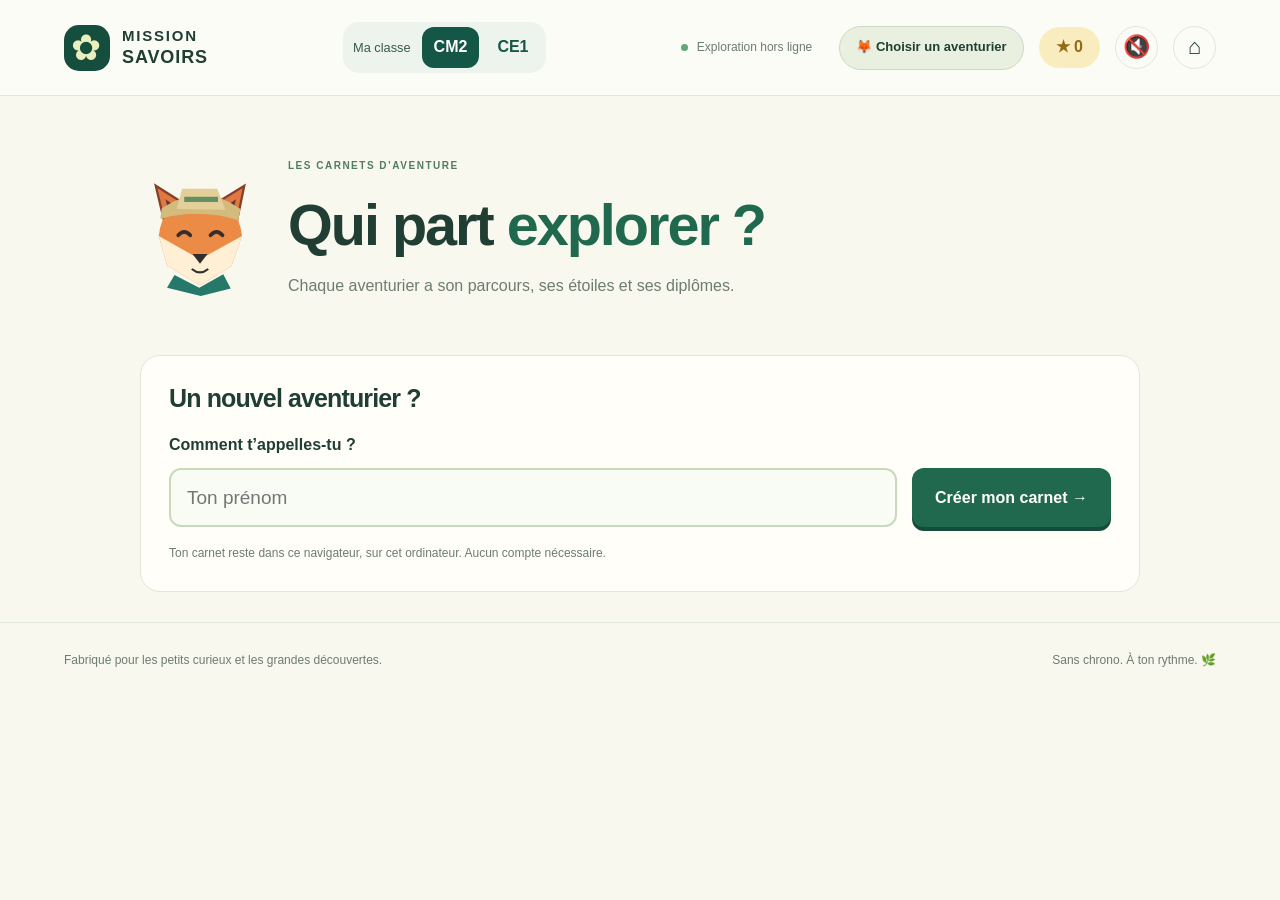
==== commit 4d339f98: "Add files via upload" ====
--- a/index.html
+++ b/index.html
@@ -3,11 +3,11 @@
 <head>
 <meta charset="UTF-8"><meta name="viewport" content="width=device-width,initial-scale=1">
 <meta name="theme-color" content="#145747"><meta name="description" content="Français, maths, histoire, sciences et tous les univers du CM2 : missions, profils, révisions et diplômes, sans connexion.">
-<title>Mission CM2 · L'aventure des savoirs</title>
+<title>Mission Savoirs · CM2 · L'aventure des savoirs</title>
 <link rel="stylesheet" href="style.css"><script defer src="questions.js"></script><script defer src="curriculum.js"></script><script defer src="script.js"></script>
 </head>
 <body>
-<header class="topbar"><button class="brand" data-action="home" aria-label="Mission CM2, accueil"><span class="brand-icon">✿</span><span>MISSION<span class="brand-sub">CM2</span></span></button><div class="header-right"><span class="offline"><i></i> Exploration hors ligne</span><button class="profile-button" id="profile-button" data-action="profiles">🦊 Choisir un aventurier</button><span class="star-counter" id="star-counter">★ 0</span><button id="sound" class="icon-button" aria-label="Activer les sons" title="Activer les sons">🔇</button><button class="icon-button" data-action="home" aria-label="Retour à l'accueil" title="Accueil">⌂</button></div></header>
+<header class="topbar"><button class="brand" data-action="home" aria-label="Mission Savoirs, accueil"><span class="brand-icon">✿</span><span>MISSION<span class="brand-sub">SAVOIRS</span></span></button><nav class="class-picker" aria-label="Choisir la classe"><span>Ma classe</span><a href="index.html" aria-current="page">CM2</a><a href="ce1/index.html">CE1</a></nav><div class="header-right"><span class="offline"><i></i> Exploration hors ligne</span><button class="profile-button" id="profile-button" data-action="profiles">🦊 Choisir un aventurier</button><span class="star-counter" id="star-counter">★ 0</span><button id="sound" class="icon-button" aria-label="Activer les sons" title="Activer les sons">🔇</button><button class="icon-button" data-action="home" aria-label="Retour à l'accueil" title="Accueil">⌂</button></div></header>
 <main id="app" tabindex="-1"></main>
 <footer>Fabriqué pour les petits curieux et les grandes découvertes. <span>Sans chrono. À ton rythme. 🌿</span></footer>
 <div id="toast" role="status" aria-live="polite"></div><div id="confetti" aria-hidden="true"></div>
--- a/style.css
+++ b/style.css
@@ -2281,3 +2281,11 @@
 .activity-diagram { margin: 0 0 25px; padding: 10px; background: #f4f7ed; border-radius: 16px; text-align: center; }
 .activity-diagram svg { width: min(100%, 400px); max-height: 220px; font: 17px 'Trebuchet MS', Arial, sans-serif; fill: #315e45; }
 .progress-label strong { overflow-wrap: anywhere; }
+
+/* Choix de classe commun aux deux parcours. */
+.class-picker { display:flex; align-items:center; gap:6px; padding:5px; border-radius:16px; background:#edf3ed; }
+.class-picker > span { font-size:.8rem; padding:0 5px; color:#385a4c; }
+.class-picker a { padding:8px 12px; border-radius:12px; font-weight:800; color:#145747; text-decoration:none; }
+.class-picker a[aria-current="page"] { color:white; background:#145747; }
+.class-picker a:focus-visible { outline:3px solid #d88a35; outline-offset:2px; }
+@media(max-width:760px) { .topbar { flex-wrap:wrap; gap:10px; } .class-picker { margin-left:auto; } .header-right { flex-wrap:wrap; justify-content:center; } }
